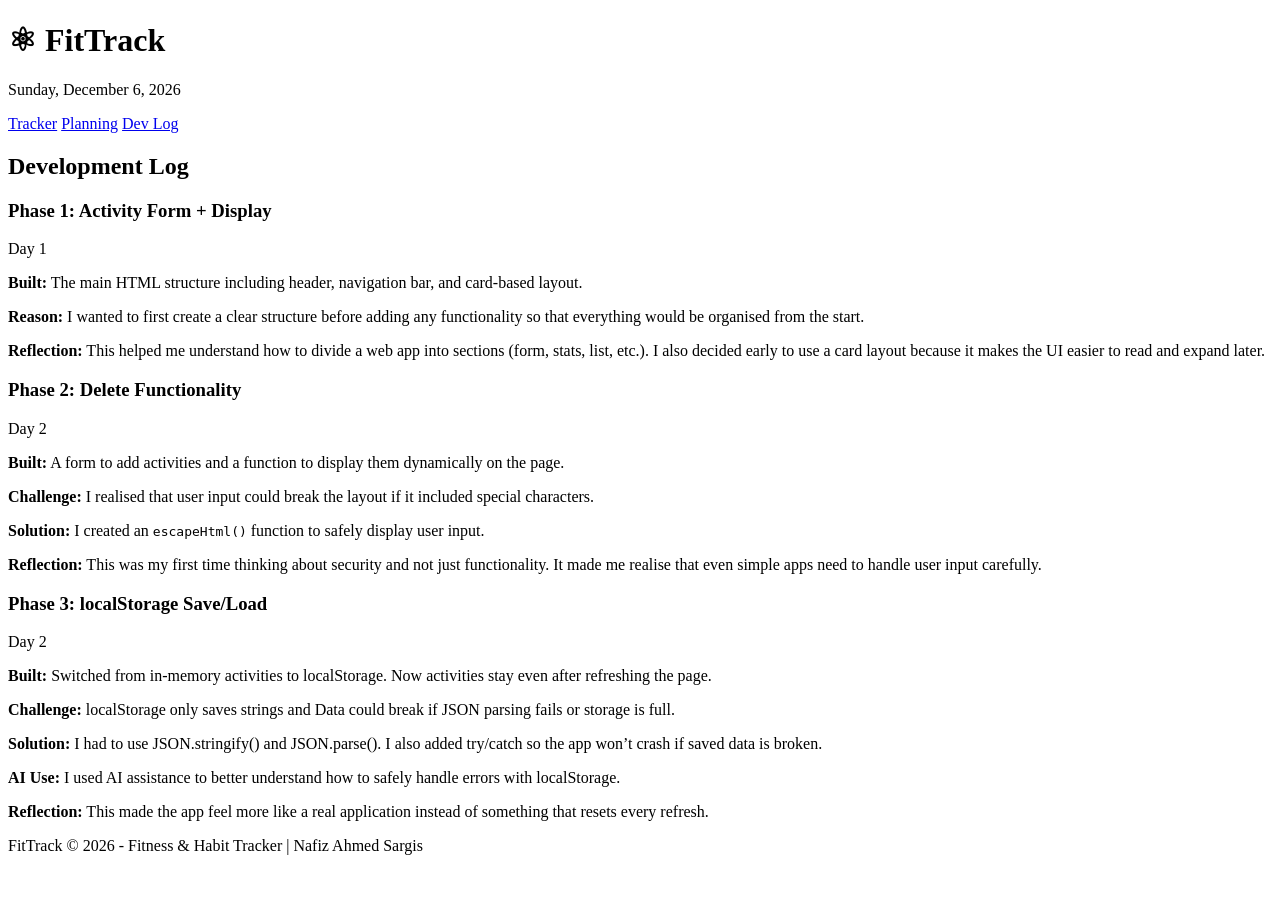
==== devlog.html @ 36b4037d "Phase 3: persist activities with localStorage (save/load)" ====
<!doctype html>
<html lang="en">
  <head>
    <!-- Dev Log page explains how I built the project step by step -->
    <meta charset="UTF-8" />
    <meta name="viewport" content="width=device-width, initial-scale=1.0" />
    <title>FitTrack - Dev Log</title>

    <link rel="preconnect" href="https://fonts.googleapis.com" />
    <link rel="preconnect" href="https://fonts.gstatic.com" crossorigin />
    <link
      href="https://fonts.googleapis.com/css2?family=Inter:wght@400;500;600;700&display=swap"
      rel="stylesheet"
    />
    <link rel="stylesheet" href="./css/styles.css" />
  </head>

  <body>
    <header class="app-header">
      <div class="header-content">
        <div class="header-left">
          <h1 class="app-title">
            <span class="title-icon">&#9883;</span> FitTrack
          </h1>
          <p class="current-date" id="currentDate"></p>
        </div>
        <nav class="header-nav">
          <a href="./index.html" class="nav-link">Tracker</a>
          <a href="./planning.html" class="nav-link">Planning</a>
          <a href="./devlog.html" class="nav-link active">Dev Log</a>
        </nav>
      </div>
    </header>

    <main class="main-content docs-content">
      <div class="doc-container">
        <h2 class="doc-title">Development Log</h2>

        <section class="doc-section">
          <h3>Phase 1: Activity Form + Display</h3>
          <div class="log-entry">
            <span class="log-date">Day 1</span>
            <p>
              <strong>Built:</strong> The main HTML structure including header,
              navigation bar, and card-based layout.
            </p>
            <p>
              <strong>Reason:</strong> I wanted to first create a clear
              structure before adding any functionality so that everything would
              be organised from the start.
            </p>
            <p>
              <strong>Reflection:</strong> This helped me understand how to
              divide a web app into sections (form, stats, list, etc.). I also
              decided early to use a card layout because it makes the UI easier
              to read and expand later.
            </p>
          </div>
        </section>

        <section class="doc-section">
          <h3>Phase 2: Delete Functionality</h3>
          <div class="log-entry">
            <span class="log-date">Day 2</span>
            <p>
              <strong>Built:</strong> A form to add activities and a function to
              display them dynamically on the page.
            </p>
            <p>
              <strong>Challenge:</strong> I realised that user input could break
              the layout if it included special characters.
            </p>
            <p>
              <strong>Solution:</strong> I created an
              <code>escapeHtml()</code> function to safely display user input.
            </p>
            <p>
              <strong>Reflection:</strong> This was my first time thinking about
              security and not just functionality. It made me realise that even
              simple apps need to handle user input carefully.
            </p>
          </div>
        </section>
        <section class="doc-section">
          <h3>Phase 3: localStorage Save/Load</h3>
          <div class="log-entry">
            <span class="log-date">Day 2</span>
            <p>
              <strong>Built:</strong> Switched from in-memory activities to
              localStorage. Now activities stay even after refreshing the page.
            </p>
            <p>
              <strong>Challenge:</strong> localStorage only saves strings and
              Data could break if JSON parsing fails or storage is full.
            </p>
            <p>
              <strong>Solution:</strong> I had to use JSON.stringify() and
              JSON.parse(). I also added try/catch so the app won’t crash if
              saved data is broken.
            </p>
            <p>
              <strong>AI Use:</strong> I used AI assistance to better understand
              how to safely handle errors with localStorage.
            </p>
            <p>
              <strong>Reflection:</strong> This made the app feel more like a
              real application instead of something that resets every refresh.
            </p>
          </div>
        </section>
      </div>
    </main>

    <footer class="app-footer">
      <p>FitTrack &copy; 2026 - Fitness & Habit Tracker | Nafiz Ahmed Sargis</p>
    </footer>

    <!-- Same simple date script for consistency on docs pages -->
    <script>
      document.getElementById("currentDate").textContent =
        new Date().toLocaleDateString("en-US", {
          weekday: "long",
          year: "numeric",
          month: "long",
          day: "numeric",
        });
    </script>
  </body>
</html>
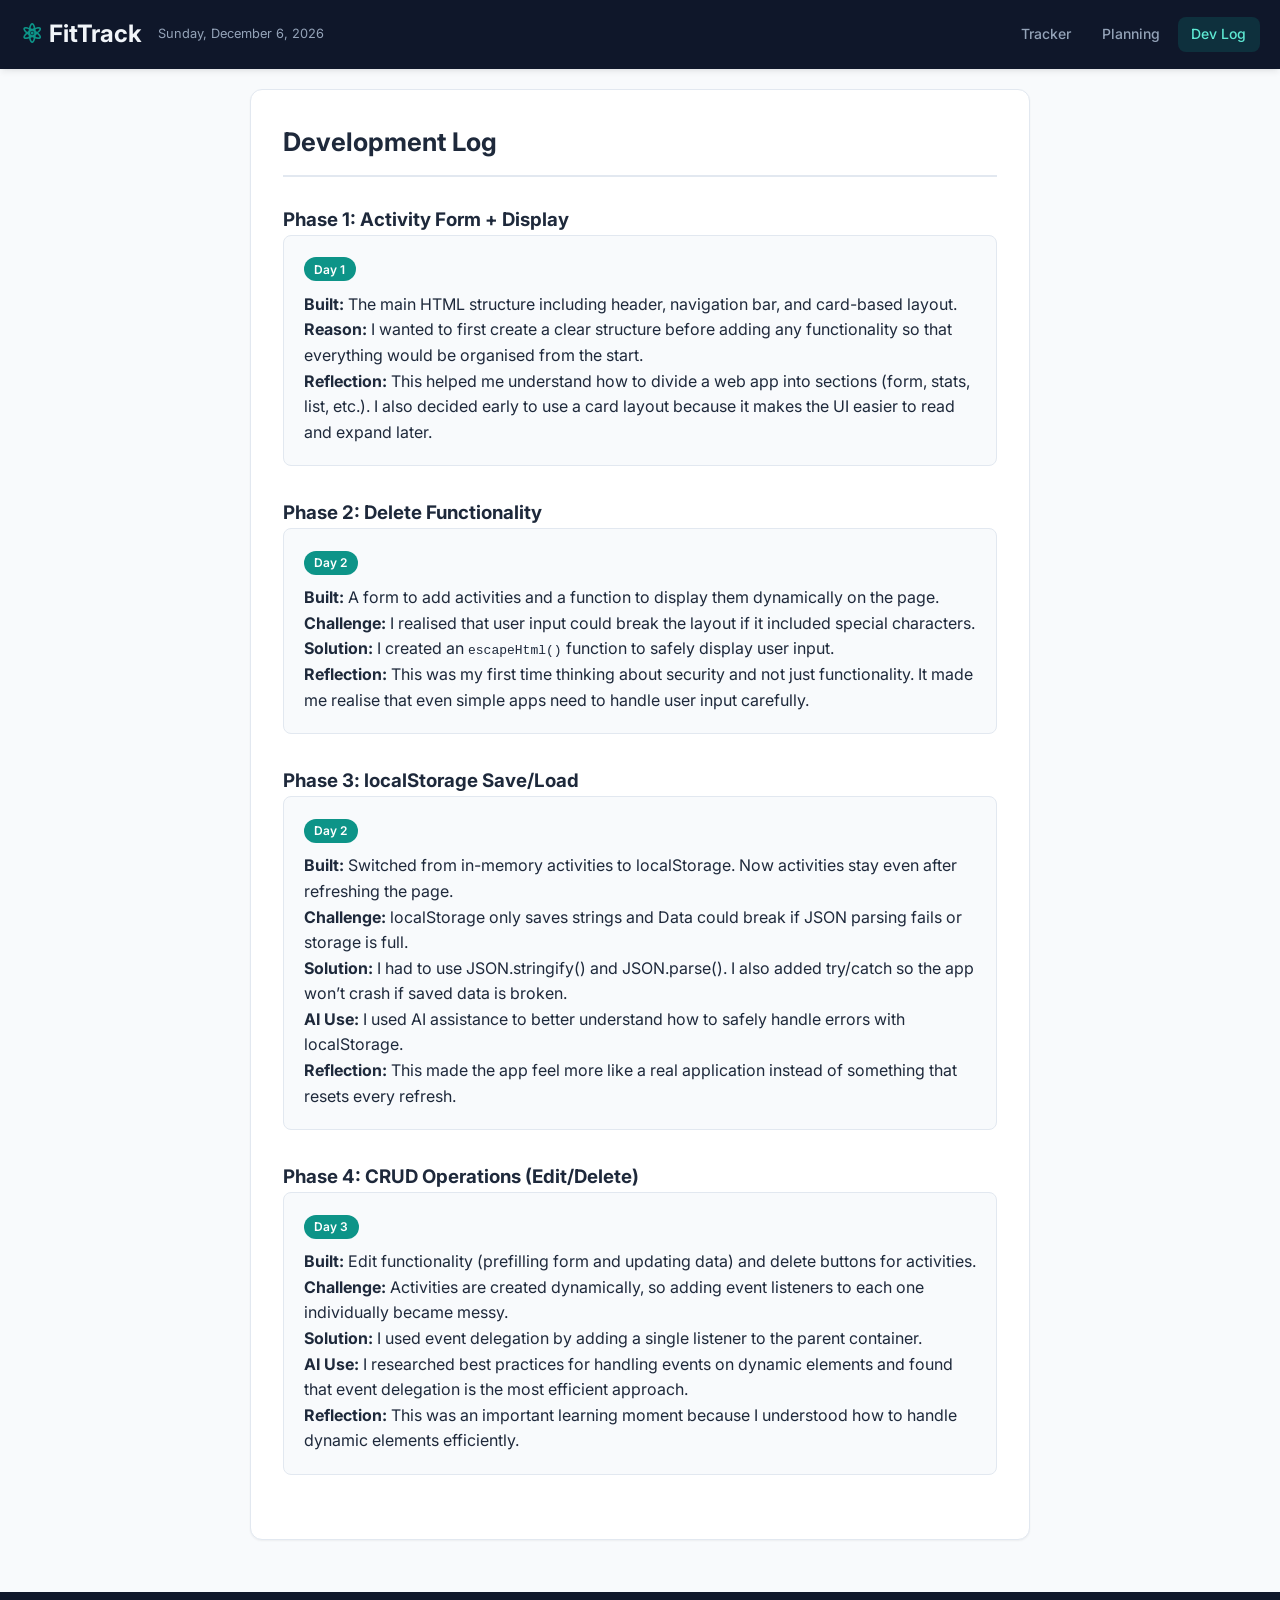
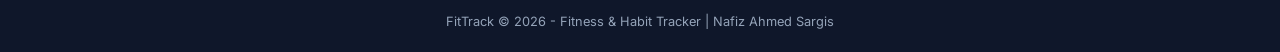
==== commit 2d3fb450: "Phase 4: add edit mode and update activities" ====
--- a/devlog.html
+++ b/devlog.html
@@ -108,6 +108,33 @@
             </p>
           </div>
         </section>
+        <section class="doc-section">
+          <h3>Phase 4: CRUD Operations (Edit/Delete)</h3>
+          <div class="log-entry">
+            <span class="log-date">Day 3</span>
+            <p>
+              <strong>Built:</strong> Edit functionality (prefilling form and
+              updating data) and delete buttons for activities.
+            </p>
+            <p>
+              <strong>Challenge:</strong> Activities are created dynamically, so
+              adding event listeners to each one individually became messy.
+            </p>
+            <p>
+              <strong>Solution:</strong> I used event delegation by adding a
+              single listener to the parent container.
+            </p>
+            <p>
+              <strong>AI Use:</strong> I researched best practices for handling
+              events on dynamic elements and found that event delegation is the
+              most efficient approach.
+            </p>
+            <p>
+              <strong>Reflection:</strong> This was an important learning moment
+              because I understood how to handle dynamic elements efficiently.
+            </p>
+          </div>
+        </section>
       </div>
     </main>
 
--- a/css/styles.css
+++ b/css/styles.css
@@ -0,0 +1,404 @@
+/* ==========================================================
+   FitTrack (Phase 1)
+   - I’m starting with a clean base UI: header + form + list
+   - Later phases will add more styling (stats, filters, goals…)
+
+   FitTrack - Phase 2 Styles
+   I am still keeping CSS simple because I want functionality
+   first. Phase 2 adds styles for:
+   - Delete button on activity cards
+   - Card header layout (title on left, actions on right)
+
+   FitTrack - Phase 4 Styles
+   Phase 4 adds:
+   - Edit button on activity cards
+   - Secondary button (Cancel)
+   - Card action button row feels more "app-like"
+   ========================================================== */
+
+/* Design variables (easy to change colors in one place) */
+:root {
+  --color-bg: #f8fafc;
+  --color-card: #ffffff;
+  --color-header: #0f172a;
+  --color-header-text: #f1f5f9;
+  --color-text: #1e293b;
+  --color-text-secondary: #64748b;
+  --color-border: #e2e8f0;
+
+  --color-primary: #0d9488;
+
+  /* Phase 2: delete button colors */
+  --color-danger: #ef4444;
+  --color-danger-hover: #dc2626;
+
+  /* Phase 4: a neutral secondary button */
+  --color-secondary: #e2e8f0;
+  --color-secondary-hover: #cbd5e1;
+
+  --shadow-sm: 0 1px 2px rgba(0, 0, 0, 0.05);
+  --shadow-md:
+    0 4px 6px -1px rgba(0, 0, 0, 0.07), 0 2px 4px -2px rgba(0, 0, 0, 0.05);
+
+  --radius: 12px;
+  --radius-sm: 8px;
+
+  --font-family:
+    "Inter", -apple-system, BlinkMacSystemFont, "Segoe UI", sans-serif;
+}
+
+/* Simple reset so spacing is consistent in all browsers */
+*,
+*::before,
+*::after {
+  box-sizing: border-box;
+  margin: 0;
+  padding: 0;
+}
+
+/* Overall page layout: header + main + footer */
+body {
+  font-family: var(--font-family);
+  background: var(--color-bg);
+  color: var(--color-text);
+  line-height: 1.6;
+
+  /* flex column lets footer sit at bottom when page is short */
+  min-height: 100vh;
+  display: flex;
+  flex-direction: column;
+}
+
+/* Header stays visible while scrolling (nice app feeling) */
+.app-header {
+  background: var(--color-header);
+  color: var(--color-header-text);
+  padding: 0 1.25rem;
+  position: sticky;
+  top: 0;
+  z-index: 100;
+  box-shadow: var(--shadow-md);
+}
+
+.header-content {
+  max-width: 1280px;
+  margin: 0 auto;
+  padding: 0.875rem 0;
+
+  display: flex;
+  align-items: center;
+  justify-content: space-between;
+  flex-wrap: wrap;
+  gap: 0.5rem;
+}
+
+.header-left {
+  display: flex;
+  align-items: center;
+  gap: 1rem;
+}
+
+.app-title {
+  font-size: 1.5rem;
+  font-weight: 700;
+  display: inline-flex;
+  align-items: center;
+  gap: 0.35rem;
+}
+
+.title-icon {
+  font-size: 1.6rem;
+  color: var(--color-primary);
+}
+
+.current-date {
+  font-size: 0.8rem;
+  color: #94a3b8;
+}
+
+.header-nav {
+  display: flex;
+  gap: 0.25rem;
+}
+
+.nav-link {
+  color: #94a3b8;
+  text-decoration: none;
+  padding: 0.4rem 0.85rem;
+  border-radius: var(--radius-sm);
+  font-size: 0.875rem;
+  font-weight: 500;
+}
+
+.nav-link.active {
+  background: rgba(13, 148, 136, 0.2);
+  color: #5eead4;
+}
+
+/* Main area centers content and adds padding */
+.main-content {
+  max-width: 1280px;
+  margin: 0 auto;
+  padding: 1.25rem;
+  width: 100%;
+  flex: 1; /* pushes footer down */
+}
+
+/* Mobile-first: stack columns */
+.content-grid {
+  display: flex;
+  flex-direction: column;
+  gap: 1.25rem;
+}
+
+/* Card is the main UI pattern in this app */
+.card {
+  background: var(--color-card);
+  border-radius: var(--radius);
+  padding: 1.5rem;
+  box-shadow: var(--shadow-sm);
+  border: 1px solid var(--color-border);
+}
+
+.card-title {
+  font-size: 1.1rem;
+  font-weight: 700;
+  margin-bottom: 1rem;
+}
+
+/* Form styles */
+.form-group {
+  margin-bottom: 1rem;
+}
+
+.form-group label {
+  display: block;
+  font-size: 0.85rem;
+  font-weight: 600;
+  margin-bottom: 0.35rem;
+}
+
+.form-group input,
+.form-group select,
+.form-group textarea {
+  width: 100%;
+  padding: 0.65rem 0.85rem;
+  border: 1.5px solid var(--color-border);
+  border-radius: var(--radius-sm);
+  font-family: var(--font-family);
+  font-size: 0.9rem;
+  background: var(--color-card);
+  color: var(--color-text);
+}
+
+.form-group textarea {
+  resize: vertical; /* user can expand notes */
+  min-height: 70px;
+}
+
+/* I keep a reserved space so layout doesn't jump when showing errors */
+.error-message {
+  display: block;
+  font-size: 0.78rem;
+  color: var(--color-danger);
+  margin-top: 0.3rem;
+  min-height: 1rem;
+}
+
+.success-message {
+  background: #d1fae5;
+  color: #065f46;
+  padding: 0.65rem 1rem;
+  border-radius: var(--radius-sm);
+  font-size: 0.85rem;
+  margin-top: 0.75rem;
+  font-weight: 500;
+  text-align: center;
+}
+
+/* Button styles (basic for now, will get nicer later) */
+.btn {
+  display: inline-flex;
+  align-items: center;
+  justify-content: center;
+  padding: 0.6rem 1.25rem;
+  border: none;
+  border-radius: var(--radius-sm);
+  font-family: var(--font-family);
+  font-size: 0.875rem;
+  font-weight: 600;
+  cursor: pointer;
+}
+
+.btn-primary {
+  background: var(--color-primary);
+  color: white;
+}
+
+/* Phase 2: delete button */
+.btn-danger {
+  background: var(--color-danger);
+  color: white;
+}
+.btn-danger:hover {
+  background: var(--color-danger-hover);
+}
+
+/* Small buttons that sit inside cards */
+/* cancel button */
+.btn-secondary {
+  background: var(--color-secondary);
+  color: var(--color-text);
+}
+.btn-secondary:hover {
+  background: var(--color-secondary-hover);
+}
+.btn-icon {
+  padding: 0.4rem 0.55rem;
+  font-size: 0.85rem;
+  border-radius: 6px;
+}
+
+.form-actions {
+  display: flex;
+  gap: 0.75rem;
+}
+.form-actions .btn {
+  flex: 1;
+}
+
+/* Activities list */
+.activities-header {
+  display: flex;
+  align-items: center;
+  justify-content: space-between;
+}
+
+.activity-count {
+  font-size: 0.8rem;
+  color: var(--color-text-secondary);
+  font-weight: 500;
+}
+
+.activities-list {
+  display: flex;
+  flex-direction: column;
+  gap: 0.65rem;
+}
+
+.activity-card {
+  border: 1px solid var(--color-border);
+  border-radius: var(--radius-sm);
+  padding: 1rem 1.1rem;
+  background: var(--color-bg);
+}
+
+/* Phase 2: header row inside the card */
+.activity-card-header {
+  display: flex;
+  justify-content: space-between;
+  align-items: flex-start;
+  gap: 0.75rem;
+}
+
+.activity-card-title {
+  font-weight: 600;
+  font-size: 0.95rem;
+}
+
+.activity-card-actions {
+  display: flex;
+  gap: 0.4rem;
+  flex-shrink: 0;
+}
+
+.activity-card-details {
+  margin-top: 0.35rem;
+  display: flex;
+  flex-wrap: wrap;
+  gap: 0.85rem;
+  font-size: 0.82rem;
+  color: var(--color-text-secondary);
+}
+
+/* Empty state helps user understand what to do */
+.empty-state {
+  text-align: center;
+  padding: 2.25rem 1rem;
+  color: var(--color-text-secondary);
+}
+
+.empty-icon {
+  font-size: 2.5rem;
+  display: block;
+  margin-bottom: 0.65rem;
+  opacity: 0.6;
+}
+
+/* Docs page layout (planning + devlog) */
+.docs-content {
+  max-width: 820px;
+}
+
+.doc-container {
+  background: var(--color-card);
+  border-radius: var(--radius);
+  padding: 2rem;
+  box-shadow: var(--shadow-sm);
+  border: 1px solid var(--color-border);
+}
+
+.doc-title {
+  font-size: 1.6rem;
+  font-weight: 700;
+  margin-bottom: 1.75rem;
+  padding-bottom: 0.75rem;
+  border-bottom: 2px solid var(--color-border);
+}
+
+.doc-section {
+  margin-bottom: 2rem;
+}
+
+.log-entry {
+  background: var(--color-bg);
+  border-radius: var(--radius-sm);
+  padding: 1.25rem;
+  border: 1px solid var(--color-border);
+}
+
+.log-date {
+  display: inline-block;
+  background: var(--color-primary);
+  color: white;
+  padding: 0.15rem 0.65rem;
+  border-radius: 20px;
+  font-size: 0.75rem;
+  font-weight: 600;
+  margin-bottom: 0.65rem;
+}
+
+/* Footer matches header (simple app frame) */
+.app-footer {
+  background: var(--color-header);
+  color: #94a3b8;
+  text-align: center;
+  padding: 1.25rem;
+  font-size: 0.8rem;
+  margin-top: 2rem;
+}
+
+/* Desktop: switch into two columns */
+@media (min-width: 900px) {
+  .content-grid {
+    flex-direction: row;
+  }
+
+  .left-column {
+    flex: 0 0 420px;
+  }
+
+  .right-column {
+    flex: 1;
+  }
+}
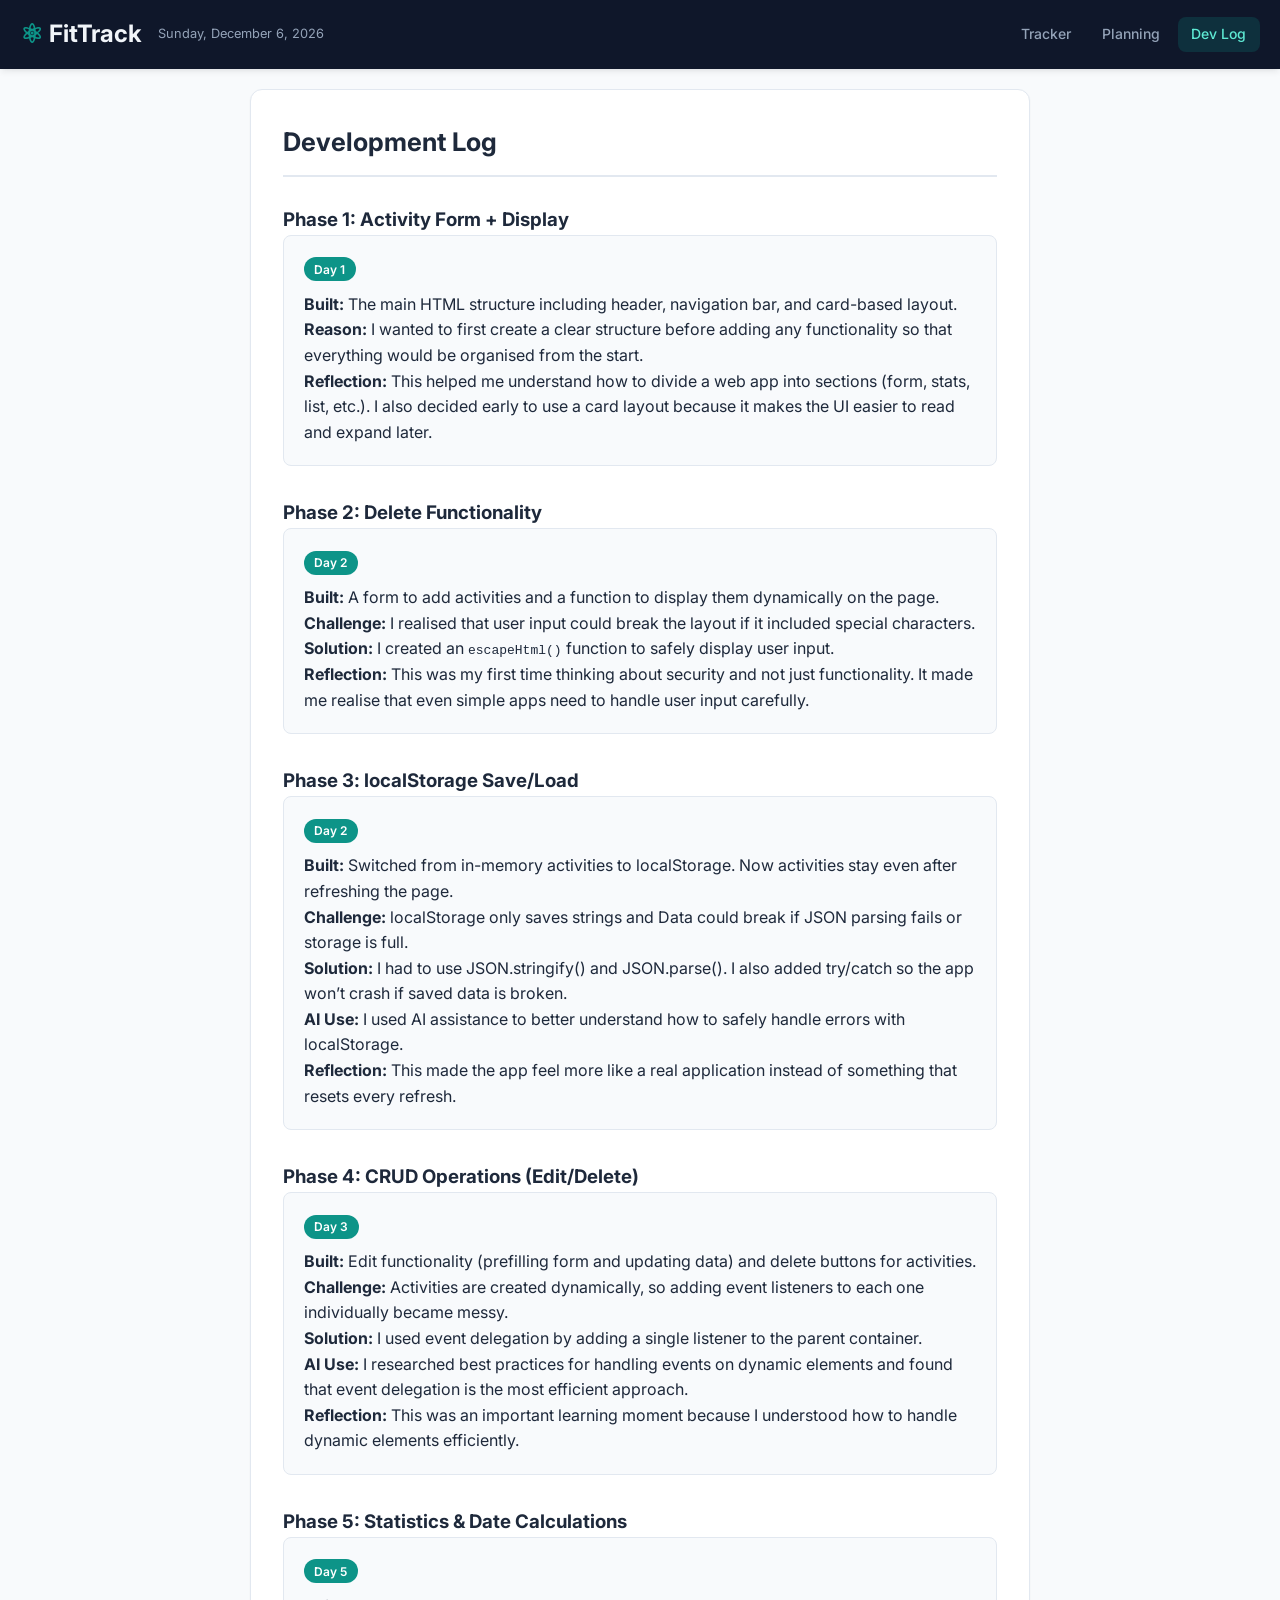
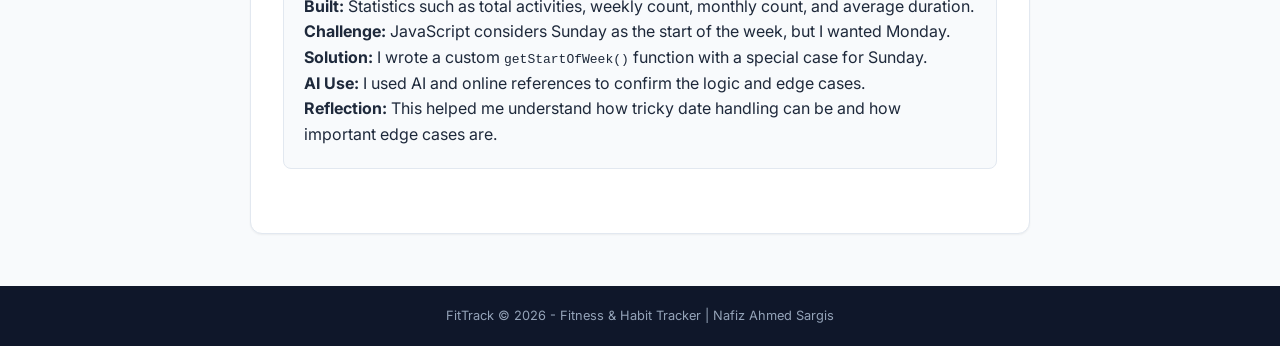
==== commit cf064b6f: "Phase 5: add statistics calculations and quick stats bar" ====
--- a/devlog.html
+++ b/devlog.html
@@ -135,6 +135,33 @@
             </p>
           </div>
         </section>
+        <section class="doc-section">
+          <h3>Phase 5: Statistics & Date Calculations</h3>
+          <div class="log-entry">
+            <span class="log-date">Day 5</span>
+            <p>
+              <strong>Built:</strong> Statistics such as total activities,
+              weekly count, monthly count, and average duration.
+            </p>
+            <p>
+              <strong>Challenge:</strong> JavaScript considers Sunday as the
+              start of the week, but I wanted Monday.
+            </p>
+            <p>
+              <strong>Solution:</strong> I wrote a custom
+              <code>getStartOfWeek()</code> function with a special case for
+              Sunday.
+            </p>
+            <p>
+              <strong>AI Use:</strong> I used AI and online references to
+              confirm the logic and edge cases.
+            </p>
+            <p>
+              <strong>Reflection:</strong> This helped me understand how tricky
+              date handling can be and how important edge cases are.
+            </p>
+          </div>
+        </section>
       </div>
     </main>
 
--- a/css/styles.css
+++ b/css/styles.css
@@ -14,6 +14,10 @@
    - Edit button on activity cards
    - Secondary button (Cancel)
    - Card action button row feels more "app-like"
+
+   FitTrack - Phase 5 Styles
+   Phase 5 adds:
+   - A quick stats bar (Total/Week/Month/Avg Duration)
    ========================================================== */
 
 /* Design variables (easy to change colors in one place) */
@@ -144,6 +148,50 @@
   flex: 1; /* pushes footer down */
 }
 
+/* Phase 5: stats bar */
+.stats-bar {
+  display: grid;
+  grid-template-columns: repeat(2, 1fr);
+  gap: 0.75rem;
+  margin-bottom: 1.25rem;
+}
+
+.stats-item {
+  background: var(--color-card);
+  border-radius: var(--radius);
+  padding: 1rem 1.25rem;
+  display: flex;
+  align-items: center;
+  gap: 0.75rem;
+  box-shadow: var(--shadow-sm);
+  border: 1px solid var(--color-border);
+}
+
+.stats-icon {
+  font-size: 1.75rem;
+  line-height: 1;
+}
+
+.stats-info {
+  display: flex;
+  flex-direction: column;
+}
+
+.stats-number {
+  font-size: 1.5rem;
+  font-weight: 700;
+  line-height: 1.2;
+  color: var(--color-text);
+}
+
+.stats-label {
+  font-size: 0.75rem;
+  color: var(--color-text-secondary);
+  font-weight: 600;
+  text-transform: uppercase;
+  letter-spacing: 0.04em;
+}
+
 /* Mobile-first: stack columns */
 .content-grid {
   display: flex;
@@ -389,6 +437,13 @@
 }
 
 /* Desktop: switch into two columns */
+@media (min-width: 640px) {
+  /* Stats bar becomes 4 columns on tablet+ */
+  .stats-bar {
+    grid-template-columns: repeat(4, 1fr);
+  }
+}
+
 @media (min-width: 900px) {
   .content-grid {
     flex-direction: row;
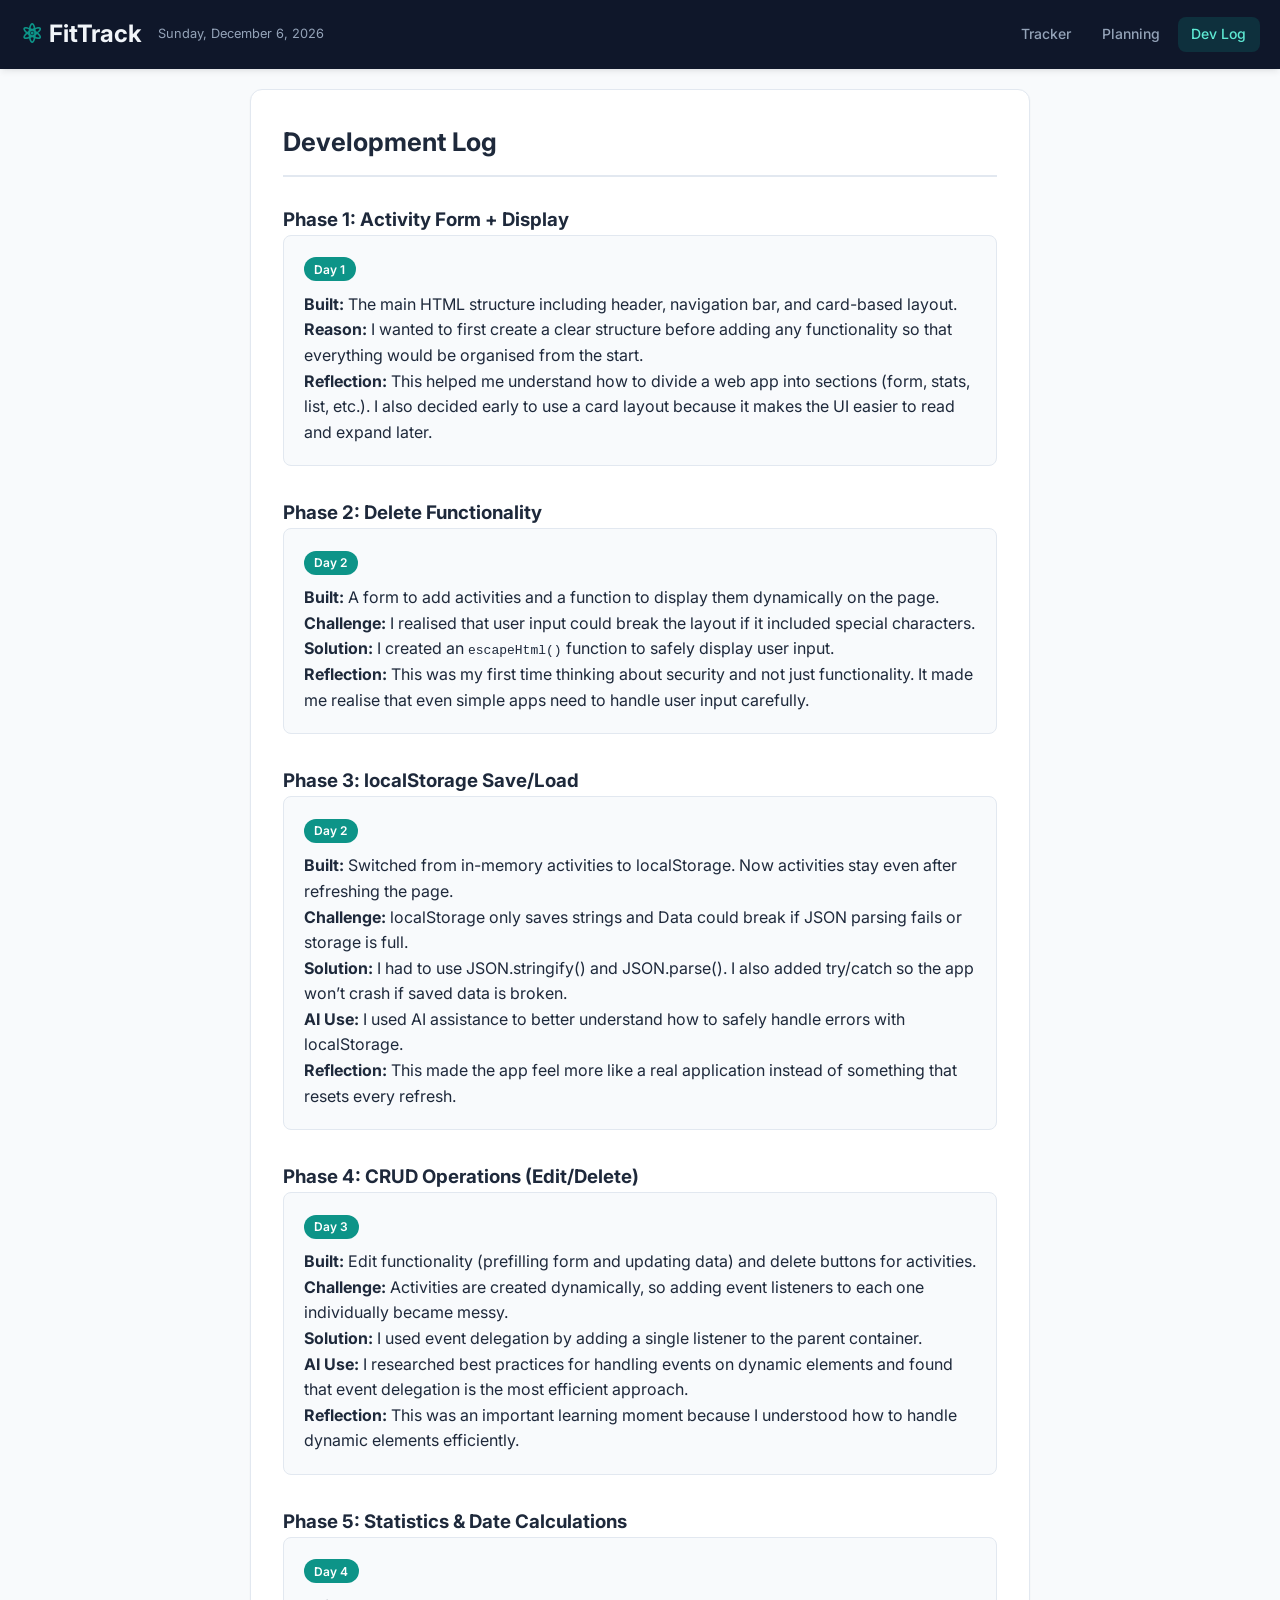
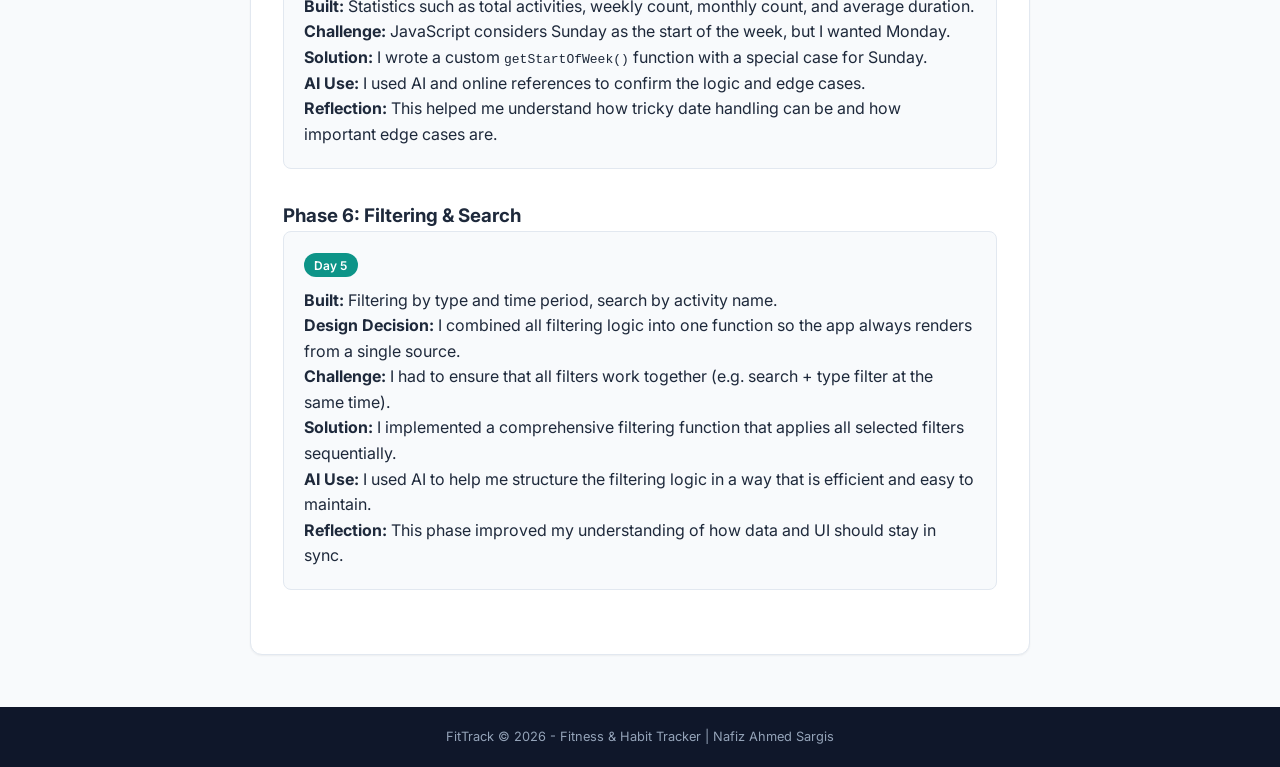
==== commit 5f2a66a3: "Phase 6: add filter controls and real-time search" ====
--- a/devlog.html
+++ b/devlog.html
@@ -138,7 +138,7 @@
         <section class="doc-section">
           <h3>Phase 5: Statistics & Date Calculations</h3>
           <div class="log-entry">
-            <span class="log-date">Day 5</span>
+            <span class="log-date">Day 4</span>
             <p>
               <strong>Built:</strong> Statistics such as total activities,
               weekly count, monthly count, and average duration.
@@ -159,6 +159,36 @@
             <p>
               <strong>Reflection:</strong> This helped me understand how tricky
               date handling can be and how important edge cases are.
+            </p>
+          </div>
+        </section>
+        <section class="doc-section">
+          <h3>Phase 6: Filtering & Search</h3>
+          <div class="log-entry">
+            <span class="log-date">Day 5</span>
+            <p>
+              <strong>Built:</strong> Filtering by type and time period, search
+              by activity name.
+            </p>
+            <p>
+              <strong>Design Decision:</strong> I combined all filtering logic
+              into one function so the app always renders from a single source.
+            </p>
+            <p>
+              <strong>Challenge:</strong> I had to ensure that all filters work
+              together (e.g. search + type filter at the same time).
+            </p>
+            <p>
+              <strong>Solution:</strong> I implemented a comprehensive filtering
+              function that applies all selected filters sequentially.
+            </p>
+            <p>
+              <strong>AI Use:</strong> I used AI to help me structure the
+              filtering logic in a way that is efficient and easy to maintain.
+            </p>
+            <p>
+              <strong>Reflection:</strong> This phase improved my understanding
+              of how data and UI should stay in sync.
             </p>
           </div>
         </section>
--- a/css/styles.css
+++ b/css/styles.css
@@ -18,6 +18,10 @@
    FitTrack - Phase 5 Styles
    Phase 5 adds:
    - A quick stats bar (Total/Week/Month/Avg Duration)
+
+   FitTrack - Phase 6 Styles
+   Phase 6 adds:
+   - Filter/Search card styling (select inputs + search box)
    ========================================================== */
 
 /* Design variables (easy to change colors in one place) */
@@ -315,6 +319,46 @@
   flex: 1;
 }
 
+/* Phase 6: Filter/Search card */
+.filter-controls {
+  display: flex;
+  flex-wrap: wrap;
+  gap: 0.65rem;
+}
+
+/* Each filter group is a mini block: label + input */
+.filter-group {
+  flex: 1;
+  min-width: 120px;
+}
+
+.filter-group label {
+  display: block;
+  font-size: 0.78rem;
+  font-weight: 600;
+  margin-bottom: 0.3rem;
+  color: var(--color-text-secondary);
+}
+
+/* Inputs inside filter area: slightly smaller padding */
+.filter-group select,
+.filter-group input {
+  width: 100%;
+  padding: 0.5rem 0.7rem;
+  border: 1.5px solid var(--color-border);
+  border-radius: var(--radius-sm);
+  font-family: var(--font-family);
+  font-size: 0.85rem;
+  color: var(--color-text);
+  background: var(--color-card);
+}
+
+/* Search takes more width */
+.filter-search {
+  flex: 2;
+  min-width: 180px;
+}
+
 /* Activities list */
 .activities-header {
   display: flex;
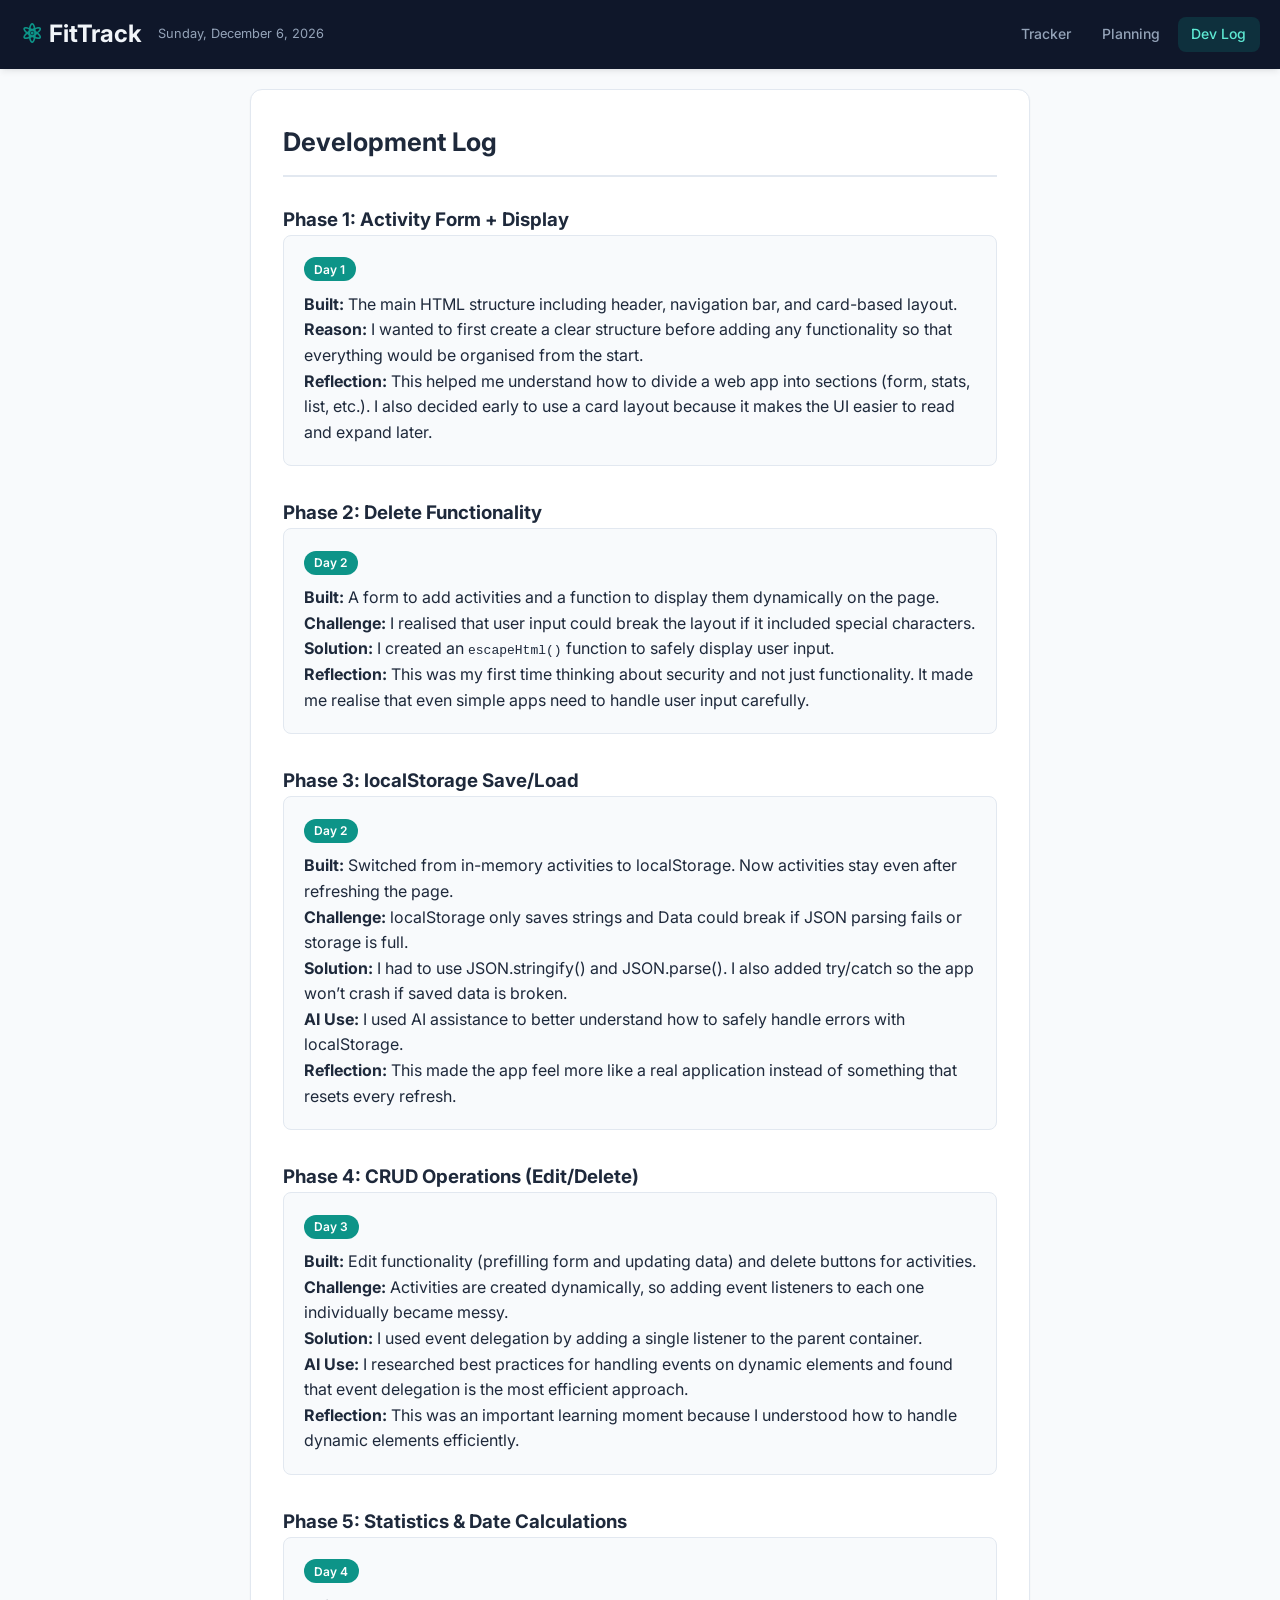
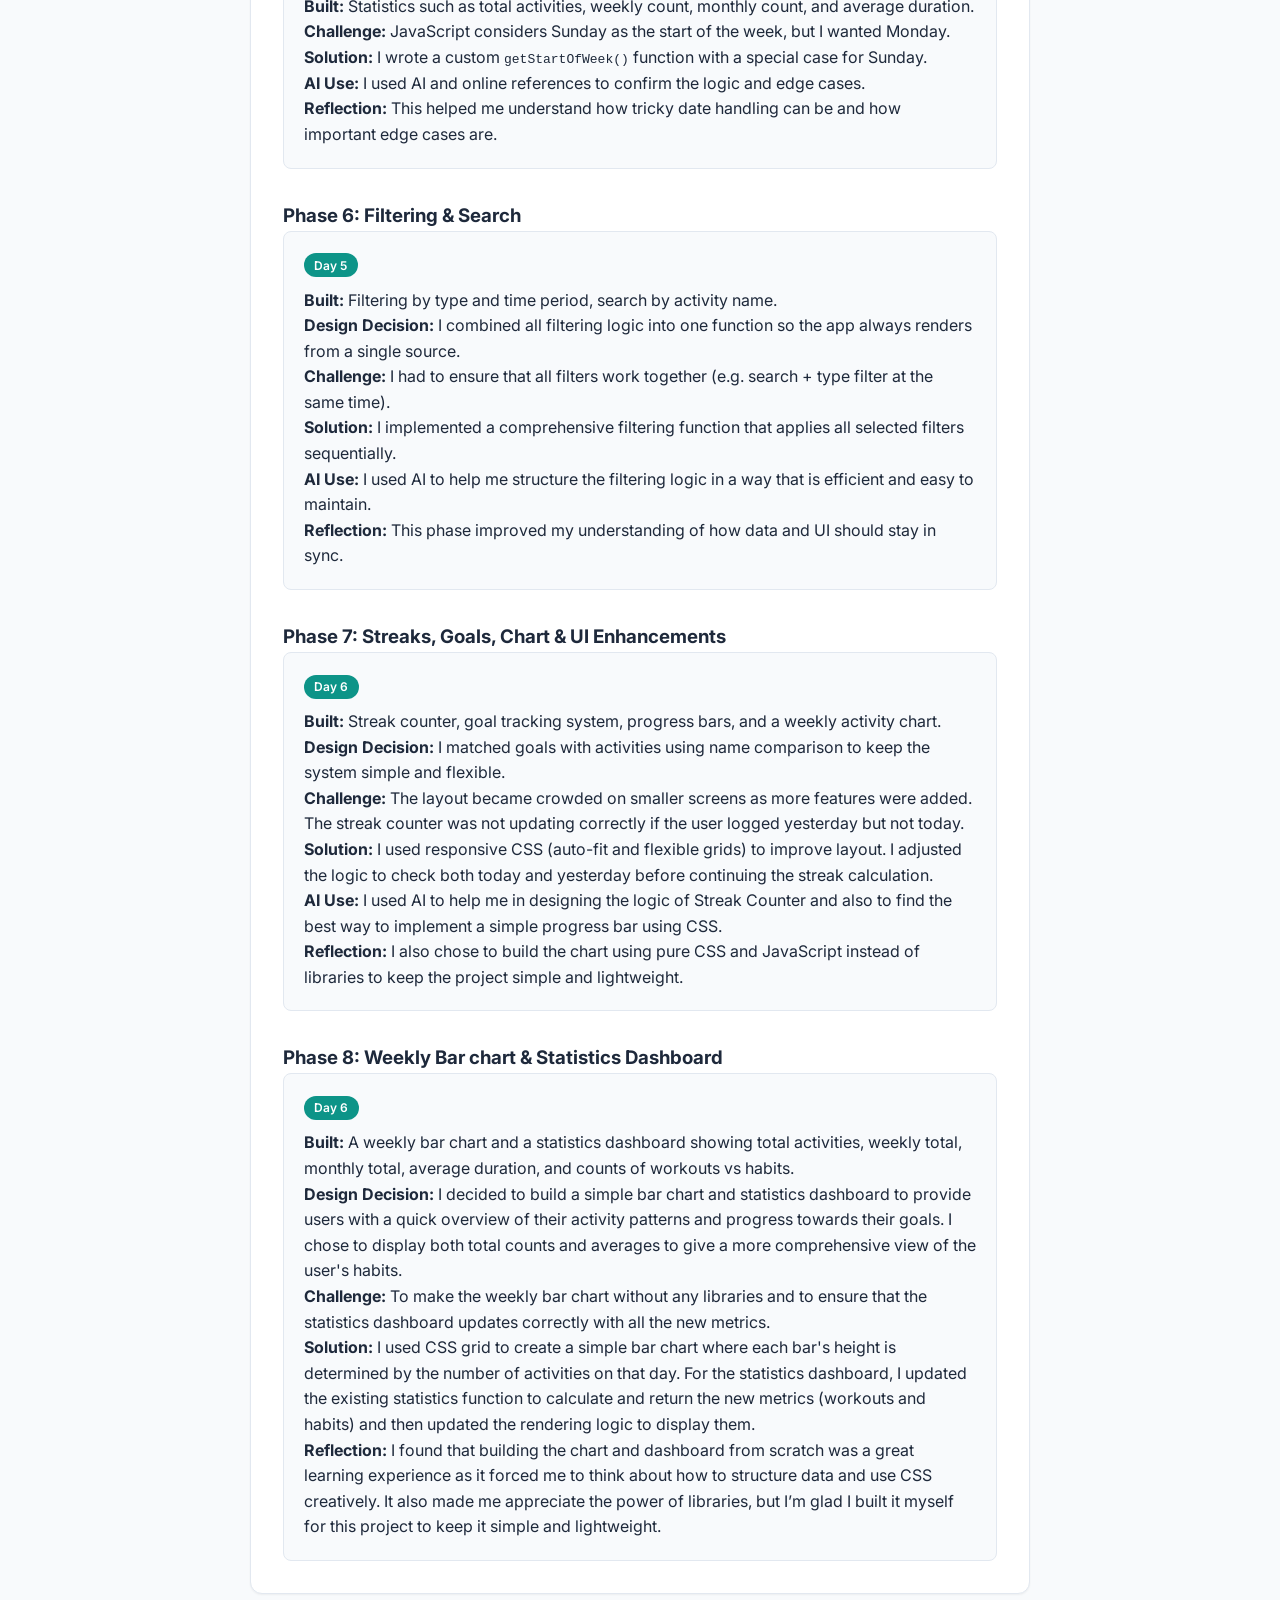
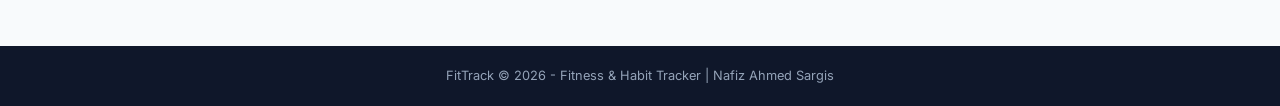
==== commit a88c4c8e: "Phase 8: add weekly chart & statistics dashboard" ====
--- a/devlog.html
+++ b/devlog.html
@@ -192,6 +192,72 @@
             </p>
           </div>
         </section>
+                <section class="doc-section">
+          <h3>Phase 7: Streaks, Goals, Chart & UI Enhancements</h3>
+          <div class="log-entry">
+            <span class="log-date">Day 6</span>
+            <p>
+              <strong>Built:</strong> Streak counter, goal tracking system, progress bars, and a
+              weekly activity chart.
+            </p>
+            <p>
+              <strong>Design Decision:</strong> I matched goals with activities
+              using name comparison to keep the system simple and flexible.
+            </p>
+            <p>
+              <strong>Challenge:</strong> The layout became crowded on smaller
+              screens as more features were added. The streak counter was not
+              updating correctly if the user logged yesterday but not today.
+            </p>
+            <p>
+              <strong>Solution:</strong> I used responsive CSS (auto-fit and
+              flexible grids) to improve layout. I adjusted the logic to check both
+              today and yesterday before continuing the streak calculation. 
+            </p>
+            <p>
+              <strong>AI Use:</strong> I used AI to help me in designing the logic of Streak Counter and 
+              also to find the best way to implement a simple progress bar using CSS.
+            </p>
+            <p>
+              <strong>Reflection:</strong> I also chose to build the chart using
+              pure CSS and JavaScript instead of libraries to keep the project
+              simple and lightweight.
+            </p>
+          </div>
+        </section>
+                  <h3>Phase 8: Weekly Bar chart & Statistics Dashboard</h3>
+          <div class="log-entry">
+            <span class="log-date">Day 6</span>
+            <p>
+              <strong>Built:</strong> A weekly bar chart and 
+              a statistics dashboard showing total activities, weekly total, monthly total, 
+              average duration, and counts of workouts vs habits.
+            </p>
+            <p>
+              <strong>Design Decision:</strong> I decided to build a simple bar chart and 
+              statistics dashboard to provide users with a quick overview of 
+              their activity patterns and progress towards their goals. 
+              I chose to display both total counts and averages to give
+              a more comprehensive view of the user's habits.
+            </p>
+            <p>
+              <strong>Challenge:</strong> To make the weekly bar chart without any 
+              libraries and to ensure that the statistics dashboard updates correctly with all the new metrics.
+            </p>
+            <p>
+              <strong>Solution:</strong> I used CSS grid to create a simple bar chart where each 
+              bar's height is determined by the number of activities on that day. 
+              For the statistics dashboard, I updated the existing statistics function to calculate 
+              and return the new metrics (workouts and habits) and then updated the rendering logic to display them.
+            </p>
+            <p>
+              <strong>Reflection:</strong> I found that building the chart and dashboard from scratch was a 
+              great learning experience as it forced me to think about how to structure data and use CSS creatively. 
+              It also made me appreciate the power of libraries, but I’m glad I built it myself for this project to 
+              keep it simple and lightweight.
+            </p>
+          </div>
+        </section>
       </div>
     </main>
 
--- a/css/styles.css
+++ b/css/styles.css
@@ -22,6 +22,17 @@
    FitTrack - Phase 6 Styles
    Phase 6 adds:
    - Filter/Search card styling (select inputs + search box)
+
+   FitTrack - Phase 7 Styles
+   Phase 7 adds:
+   - Goal card styling + progress bars
+   - Streak tile added to the stats bar
+
+   FitTrack - Phase 8 Styles
+   Phase 8 adds:
+   - Weekly bar chart 
+   - Statistics Dashboard grid layout
+
    ========================================================== */
 
 /* Design variables (easy to change colors in one place) */
@@ -43,10 +54,17 @@
   /* Phase 4: a neutral secondary button */
   --color-secondary: #e2e8f0;
   --color-secondary-hover: #cbd5e1;
+  --color-success: #10b981;
+
+  /* Phase 8: type colors for chart/visuals */
+  --color-workout: #0d9488;
+  --color-habit: #7c3aed;
 
   --shadow-sm: 0 1px 2px rgba(0, 0, 0, 0.05);
   --shadow-md:
     0 4px 6px -1px rgba(0, 0, 0, 0.07), 0 2px 4px -2px rgba(0, 0, 0, 0.05);
+  --shadow-lg:
+    0 10px 15px -3px rgba(0, 0, 0, 0.08), 0 4px 6px -4px rgba(0, 0, 0, 0.05);
 
   --radius: 12px;
   --radius-sm: 8px;
@@ -155,7 +173,8 @@
 /* Phase 5: stats bar */
 .stats-bar {
   display: grid;
-  grid-template-columns: repeat(2, 1fr);
+  /* stats bar now wraps naturally on small screens */
+  grid-template-columns: repeat(auto-fit, minmax(150px, 1fr));
   gap: 0.75rem;
   margin-bottom: 1.25rem;
 }
@@ -296,6 +315,11 @@
   background: var(--color-danger-hover);
 }
 
+.btn-small {
+  padding: 0.45rem 0.85rem;
+  font-size: 0.8rem;
+}
+
 /* Small buttons that sit inside cards */
 /* cancel button */
 .btn-secondary {
@@ -317,6 +341,93 @@
 }
 .form-actions .btn {
   flex: 1;
+}
+
+/* Goal form row */
+.goal-form {
+  margin-bottom: 1rem;
+}
+
+.form-row {
+  display: flex;
+  gap: 0.5rem;
+  align-items: flex-start;
+}
+
+.form-row input {
+  flex: 1;
+  padding: 0.55rem 0.75rem;
+  border: 1.5px solid var(--color-border);
+  border-radius: var(--radius-sm);
+  font-family: var(--font-family);
+  font-size: 0.85rem;
+  color: var(--color-text);
+  background: var(--color-card);
+}
+
+.form-row input[type="number"] {
+  max-width: 100px;
+}
+
+/* Goal item */
+.goal-item {
+  padding: 0.85rem;
+  border: 1px solid var(--color-border);
+  border-radius: var(--radius-sm);
+  margin-bottom: 0.65rem;
+  background: var(--color-bg);
+}
+
+.goal-header {
+  display: flex;
+  justify-content: space-between;
+  align-items: center;
+  margin-bottom: 0.5rem;
+}
+
+.goal-name {
+  font-weight: 600;
+  font-size: 0.88rem;
+}
+
+.goal-progress-text {
+  font-size: 0.78rem;
+  color: var(--color-text-secondary);
+  font-weight: 600;
+}
+
+/* Progress bar */
+.progress-bar-container {
+  background: var(--color-border);
+  border-radius: 20px;
+  height: 10px;
+  overflow: hidden;
+}
+
+.progress-bar {
+  height: 100%;
+  border-radius: 20px;
+  background: linear-gradient(90deg, var(--color-primary), #14b8a6);
+  transition: width 0.3s ease;
+}
+
+.progress-bar.complete {
+  background: linear-gradient(90deg, var(--color-success), #34d399);
+}
+
+.goal-delete {
+  background: none;
+  border: none;
+  color: var(--color-text-secondary);
+  cursor: pointer;
+  font-size: 1.1rem;
+  padding: 0.1rem 0.3rem;
+  border-radius: 4px;
+  line-height: 1;
+}
+
+.goal-delete:hover {
+  color: var(--color-danger);
 }
 
 /* Phase 6: Filter/Search card */
@@ -425,6 +536,93 @@
   display: block;
   margin-bottom: 0.65rem;
   opacity: 0.6;
+}
+/* ==========================================================
+   STATISTICS DASHBOARD (Phase 8 addition)
+   ========================================================== */
+.stats-grid {
+  display: grid;
+  grid-template-columns: repeat(2, 1fr);
+  gap: 0.65rem;
+  margin-bottom: 0.25rem;
+}
+
+.stat-box {
+  background: var(--color-bg);
+  border-radius: var(--radius-sm);
+  padding: 0.85rem;
+  text-align: center;
+  border: 1px solid var(--color-border);
+}
+
+.stat-value {
+  display: block;
+  font-size: 1.5rem;
+  font-weight: 700;
+  color: var(--color-primary);
+  line-height: 1.2;
+}
+
+.stat-label {
+  display: block;
+  font-size: 0.72rem;
+  color: var(--color-text-secondary);
+  text-transform: uppercase;
+  letter-spacing: 0.04em;
+  font-weight: 500;
+  margin-top: 0.2rem;
+}
+
+/* Phase 8: Weekly bar chart */
+.bar-chart {
+  display: flex;
+  align-items: flex-end;
+  gap: 0.4rem;
+  height: 140px;
+  padding: 0 0.25rem;
+  border-bottom: 2px solid var(--color-border);
+}
+
+.bar-column {
+  flex: 1;
+  display: flex;
+  flex-direction: column;
+  align-items: center;
+  gap: 0.3rem;
+  height: 100%;
+  justify-content: flex-end;
+}
+
+.bar {
+  width: 100%;
+  max-width: 38px;
+  border-radius: 4px 4px 0 0;
+  transition: height 0.4s ease;
+  min-height: 2px;
+}
+
+.bar.workout-bar {
+  background: linear-gradient(180deg, var(--color-workout), #14b8a6);
+}
+
+.bar.habit-bar {
+  background: linear-gradient(180deg, var(--color-habit), #a78bfa);
+}
+
+.bar.mixed-bar {
+  background: linear-gradient(180deg, var(--color-primary), #06b6d4);
+}
+
+.bar-label {
+  font-size: 0.68rem;
+  color: var(--color-text-secondary);
+  font-weight: 600;
+}
+
+.bar-value {
+  font-size: 0.68rem;
+  color: var(--color-text);
+  font-weight: 700;
 }
 
 /* Docs page layout (planning + devlog) */
@@ -480,11 +678,19 @@
   margin-top: 2rem;
 }
 
+@media (min-width: 640px) {
+}
+
 /* Desktop: switch into two columns */
 @media (min-width: 640px) {
   /* Stats bar becomes 4 columns on tablet+ */
   .stats-bar {
-    grid-template-columns: repeat(4, 1fr);
+    grid-template-columns: repeat(auto-fit, minmax(180px, 1fr));
+  }
+
+  /* Stats grid becomes 3 columns */
+  .stats-grid {
+    grid-template-columns: repeat(3, 1fr);
   }
 }
 
@@ -495,9 +701,15 @@
 
   .left-column {
     flex: 0 0 420px;
+    display: flex;
+    flex-direction: column;
+    gap: 1.25rem;
   }
 
   .right-column {
     flex: 1;
+    display: flex;
+    flex-direction: column;
+    gap: 1.25rem;
   }
 }
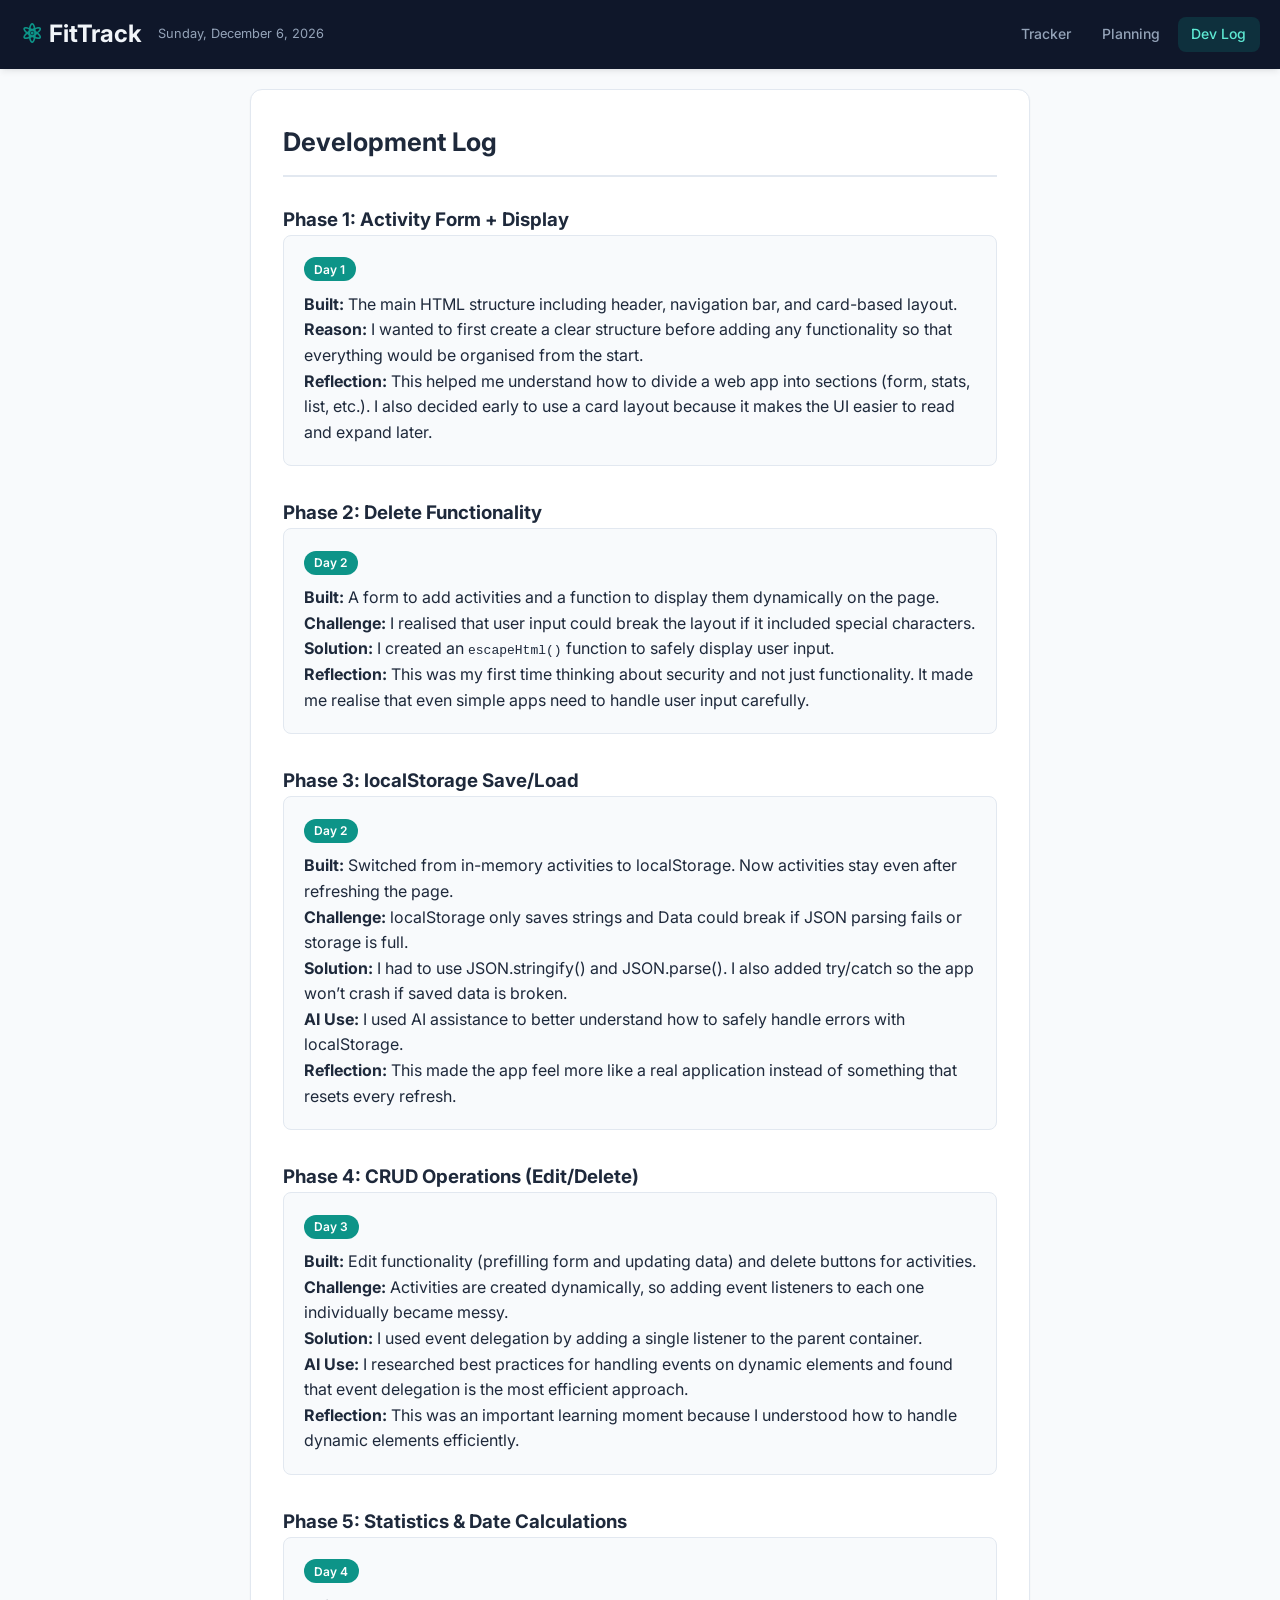
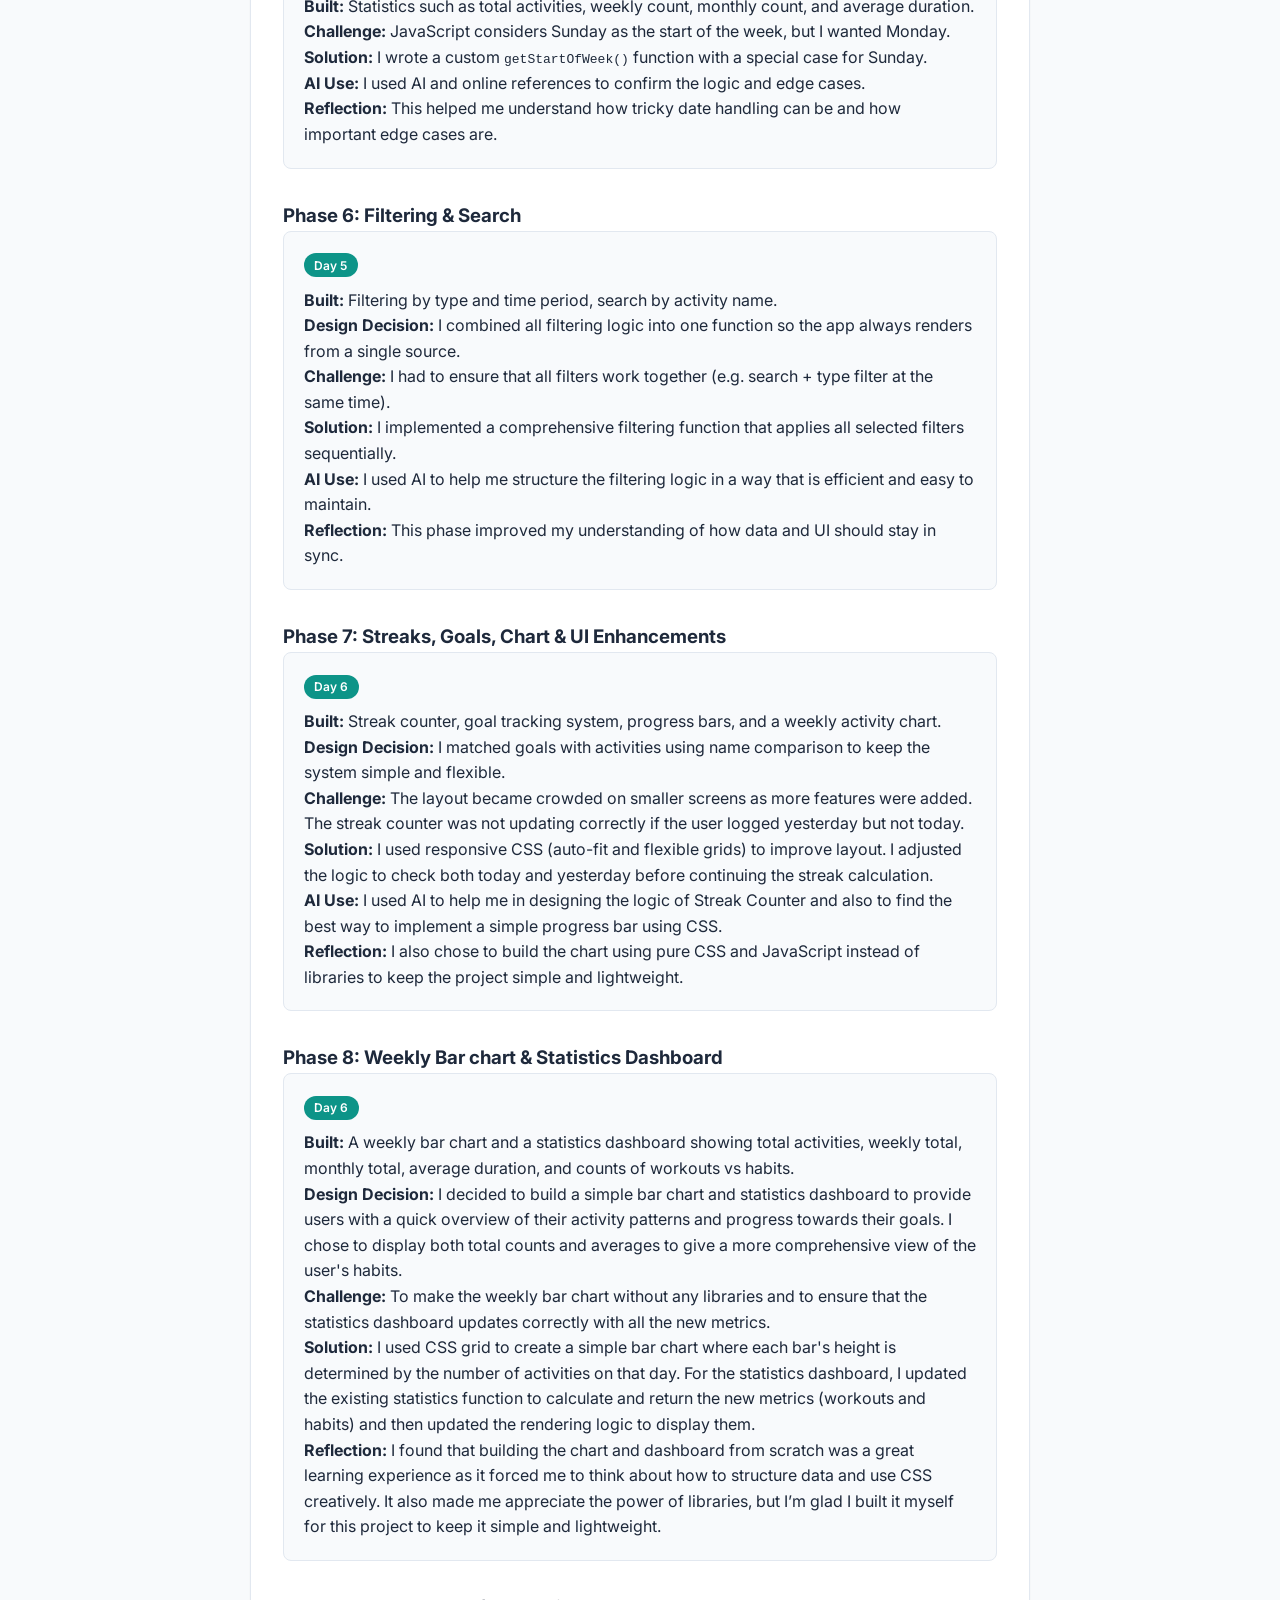
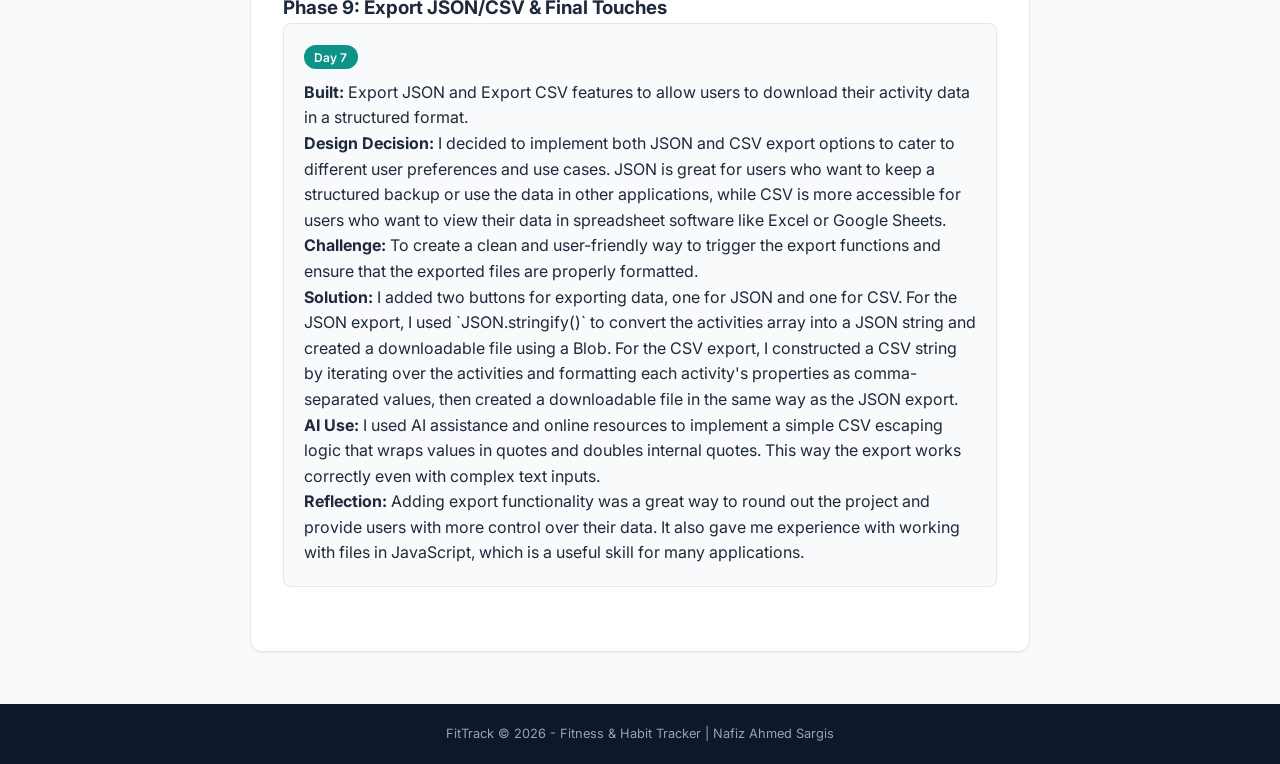
==== commit f7ee4174: "add favicon" ====
--- a/devlog.html
+++ b/devlog.html
@@ -12,6 +12,7 @@
       href="https://fonts.googleapis.com/css2?family=Inter:wght@400;500;600;700&display=swap"
       rel="stylesheet"
     />
+    <link rel="icon" type="image/png" href="images/favicon.ico">
     <link rel="stylesheet" href="./css/styles.css" />
   </head>
 
@@ -192,13 +193,13 @@
             </p>
           </div>
         </section>
-                <section class="doc-section">
+        <section class="doc-section">
           <h3>Phase 7: Streaks, Goals, Chart & UI Enhancements</h3>
           <div class="log-entry">
             <span class="log-date">Day 6</span>
             <p>
-              <strong>Built:</strong> Streak counter, goal tracking system, progress bars, and a
-              weekly activity chart.
+              <strong>Built:</strong> Streak counter, goal tracking system,
+              progress bars, and a weekly activity chart.
             </p>
             <p>
               <strong>Design Decision:</strong> I matched goals with activities
@@ -211,12 +212,13 @@
             </p>
             <p>
               <strong>Solution:</strong> I used responsive CSS (auto-fit and
-              flexible grids) to improve layout. I adjusted the logic to check both
-              today and yesterday before continuing the streak calculation. 
-            </p>
-            <p>
-              <strong>AI Use:</strong> I used AI to help me in designing the logic of Streak Counter and 
-              also to find the best way to implement a simple progress bar using CSS.
+              flexible grids) to improve layout. I adjusted the logic to check
+              both today and yesterday before continuing the streak calculation.
+            </p>
+            <p>
+              <strong>AI Use:</strong> I used AI to help me in designing the
+              logic of Streak Counter and also to find the best way to implement
+              a simple progress bar using CSS.
             </p>
             <p>
               <strong>Reflection:</strong> I also chose to build the chart using
@@ -225,36 +227,89 @@
             </p>
           </div>
         </section>
-                  <h3>Phase 8: Weekly Bar chart & Statistics Dashboard</h3>
+        <section class="doc-section">
+          <h3>Phase 8: Weekly Bar chart & Statistics Dashboard</h3>
           <div class="log-entry">
             <span class="log-date">Day 6</span>
             <p>
-              <strong>Built:</strong> A weekly bar chart and 
-              a statistics dashboard showing total activities, weekly total, monthly total, 
+              <strong>Built:</strong> A weekly bar chart and a statistics
+              dashboard showing total activities, weekly total, monthly total,
               average duration, and counts of workouts vs habits.
             </p>
             <p>
-              <strong>Design Decision:</strong> I decided to build a simple bar chart and 
-              statistics dashboard to provide users with a quick overview of 
-              their activity patterns and progress towards their goals. 
-              I chose to display both total counts and averages to give
-              a more comprehensive view of the user's habits.
-            </p>
-            <p>
-              <strong>Challenge:</strong> To make the weekly bar chart without any 
-              libraries and to ensure that the statistics dashboard updates correctly with all the new metrics.
-            </p>
-            <p>
-              <strong>Solution:</strong> I used CSS grid to create a simple bar chart where each 
-              bar's height is determined by the number of activities on that day. 
-              For the statistics dashboard, I updated the existing statistics function to calculate 
-              and return the new metrics (workouts and habits) and then updated the rendering logic to display them.
-            </p>
-            <p>
-              <strong>Reflection:</strong> I found that building the chart and dashboard from scratch was a 
-              great learning experience as it forced me to think about how to structure data and use CSS creatively. 
-              It also made me appreciate the power of libraries, but I’m glad I built it myself for this project to 
-              keep it simple and lightweight.
+              <strong>Design Decision:</strong> I decided to build a simple bar
+              chart and statistics dashboard to provide users with a quick
+              overview of their activity patterns and progress towards their
+              goals. I chose to display both total counts and averages to give a
+              more comprehensive view of the user's habits.
+            </p>
+            <p>
+              <strong>Challenge:</strong> To make the weekly bar chart without
+              any libraries and to ensure that the statistics dashboard updates
+              correctly with all the new metrics.
+            </p>
+            <p>
+              <strong>Solution:</strong> I used CSS grid to create a simple bar
+              chart where each bar's height is determined by the number of
+              activities on that day. For the statistics dashboard, I updated
+              the existing statistics function to calculate and return the new
+              metrics (workouts and habits) and then updated the rendering logic
+              to display them.
+            </p>
+            <p>
+              <strong>Reflection:</strong> I found that building the chart and
+              dashboard from scratch was a great learning experience as it
+              forced me to think about how to structure data and use CSS
+              creatively. It also made me appreciate the power of libraries, but
+              I’m glad I built it myself for this project to keep it simple and
+              lightweight.
+            </p>
+          </div>
+        </section>
+        <section class="doc-section">
+          <h3>Phase 9: Export JSON/CSV & Final Touches</h3>
+          <div class="log-entry">
+            <span class="log-date">Day 7</span>
+            <p>
+              <strong>Built:</strong> Export JSON and Export CSV features to
+              allow users to download their activity data in a structured
+              format.
+            </p>
+            <p>
+              <strong>Design Decision:</strong> I decided to implement both JSON
+              and CSV export options to cater to different user preferences and
+              use cases. JSON is great for users who want to keep a structured
+              backup or use the data in other applications, while CSV is more
+              accessible for users who want to view their data in spreadsheet
+              software like Excel or Google Sheets.
+            </p>
+            <p>
+              <strong>Challenge:</strong> To create a clean and user-friendly
+              way to trigger the export functions and ensure that the exported
+              files are properly formatted.
+            </p>
+            <p>
+              <strong>Solution:</strong> I added two buttons for exporting data,
+              one for JSON and one for CSV. For the JSON export, I used
+              `JSON.stringify()` to convert the activities array into a JSON
+              string and created a downloadable file using a Blob. For the CSV
+              export, I constructed a CSV string by iterating over the
+              activities and formatting each activity's properties as
+              comma-separated values, then created a downloadable file in the
+              same way as the JSON export.
+            </p>
+            <p>
+              <strong>AI Use:</strong> I used AI assistance and online resources
+              to implement a simple CSV escaping logic that wraps values in
+              quotes and doubles internal quotes. This way the export works
+              correctly even with complex text inputs.
+            </p>
+            <p>
+              <strong>Reflection:</strong> Adding export functionality was a
+              great way to round out the project and provide users with more
+              control over their data. It also gave me experience with working
+              with files in JavaScript, which is a useful skill for many
+              applications.
             </p>
           </div>
         </section>
